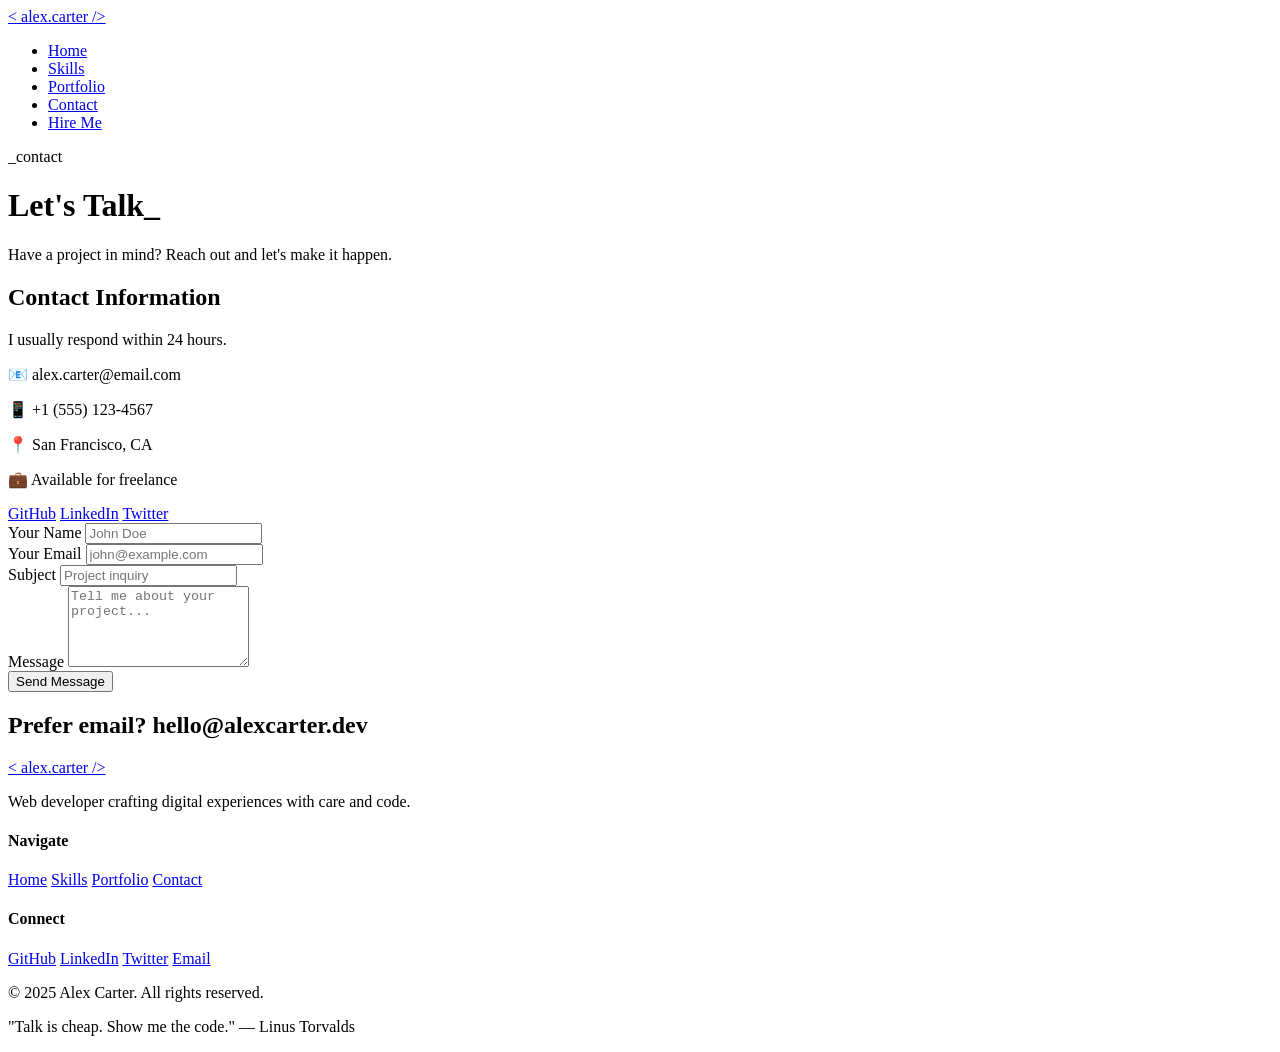
==== contact.html @ 5afbb7d8 "Add contact.html with contact information and form" ====
<!DOCTYPE html>
<html lang="en">
<head>
    <meta charset="UTF-8">
    <meta name="viewport" content="width=device-width, initial-scale=1.0">
    <title>Contact — Alex Carter</title>
    <link rel="preconnect" href="https://fonts.googleapis.com">
    <link rel="preconnect" href="https://fonts.gstatic.com" crossorigin>
    <link href="https://fonts.googleapis.com/css2?family=Special+Elite&family=Courier+Prime:ital,wght@0,400;0,700;1,400&family=Space+Mono:wght@400;700&display=swap" rel="stylesheet">
    <link rel="stylesheet" href="style.css">
</head>
<body>
    <!-- Navigation -->
    <nav class="navbar" id="navbar">
        <div class="nav-container">
            <a href="index.html" class="nav-logo">
                <span class="logo-bracket">&lt;</span>
                <span class="logo-text">alex.carter</span>
                <span class="logo-bracket">/&gt;</span>
            </a>
            <ul class="nav-menu" id="nav-menu">
                <li class="nav-item"><a href="index.html" class="nav-link">Home</a></li>
                <li class="nav-item"><a href="skills.html" class="nav-link">Skills</a></li>
                <li class="nav-item"><a href="portfolio.html" class="nav-link">Portfolio</a></li>
                <li class="nav-item"><a href="contact.html" class="nav-link active">Contact</a></li>
                <li class="nav-item nav-cta"><a href="contact.html" class="nav-link cta-link">Hire Me</a></li>
            </ul>
            <div class="nav-toggle" id="nav-toggle" aria-label="Toggle navigation" role="button" tabindex="0">
                <span class="toggle-bar"></span>
                <span class="toggle-bar"></span>
                <span class="toggle-bar"></span>
            </div>
        </div>
    </nav>

    <!-- Page Header -->
    <header class="page-header">
        <div class="section-container">
            <p class="section-tag">_contact</p>
            <h1 class="page-title">Let's Talk<span class="cursor-blink">_</span></h1>
            <p class="page-subtitle">Have a project in mind? Reach out and let's make it happen.</p>
        </div>
    </header>

    <!-- Contact Section -->
    <section class="contact-section">
        <div class="section-container contact-flex">
            <div class="contact-info">
                <h2>Contact Information</h2>
                <p>I usually respond within 24 hours.</p>
                <div class="contact-details">
                    <p><span class="contact-icon">📧</span> alex.carter@email.com</p>
                    <p><span class="contact-icon">📱</span> +1 (555) 123-4567</p>
                    <p><span class="contact-icon">📍</span> San Francisco, CA</p>
                    <p><span class="contact-icon">💼</span> Available for freelance</p>
                </div>
                <div class="social-links">
                    <a href="#" class="social-link">GitHub</a>
                    <a href="#" class="social-link">LinkedIn</a>
                    <a href="#" class="social-link">Twitter</a>
                </div>
            </div>
            <div class="contact-form-container">
                <form action="#" method="post" class="contact-form">
                    <div class="form-group">
                        <label for="name">Your Name</label>
                        <input type="text" id="name" name="name" placeholder="John Doe" required>
                    </div>
                    <div class="form-group">
                        <label for="email">Your Email</label>
                        <input type="email" id="email" name="email" placeholder="john@example.com" required>
                    </div>
                    <div class="form-group">
                        <label for="subject">Subject</label>
                        <input type="text" id="subject" name="subject" placeholder="Project inquiry">
                    </div>
                    <div class="form-group">
                        <label for="message">Message</label>
                        <textarea id="message" name="message" rows="5" placeholder="Tell me about your project..." required></textarea>
                    </div>
                    <button type="submit" class="btn btn-primary btn-full">Send Message</button>
                </form>
            </div>
        </div>
    </section>

    <!-- CTA Banner -->
    <section class="cta-banner">
        <div class="section-container">
            <div class="cta-content">
                <h2>Prefer email? <span class="cta-highlight">hello@alexcarter.dev</span></h2>
            </div>
        </div>
    </section>

    <!-- Footer -->
    <footer class="footer">
        <div class="footer-container">
            <div class="footer-top">
                <div class="footer-brand">
                    <a href="index.html" class="nav-logo footer-logo">
                        <span class="logo-bracket">&lt;</span>
                        <span class="logo-text">alex.carter</span>
                        <span class="logo-bracket">/&gt;</span>
                    </a>
                    <p>Web developer crafting digital experiences with care and code.</p>
                </div>
                <div class="footer-links">
                    <h4>Navigate</h4>
                    <a href="index.html">Home</a>
                    <a href="skills.html">Skills</a>
                    <a href="portfolio.html">Portfolio</a>
                    <a href="contact.html">Contact</a>
                </div>
                <div class="footer-links">
                    <h4>Connect</h4>
                    <a href="#">GitHub</a>
                    <a href="#">LinkedIn</a>
                    <a href="#">Twitter</a>
                    <a href="#">Email</a>
                </div>
            </div>
            <div class="footer-bottom">
                <p>&copy; 2025 Alex Carter. All rights reserved.</p>
                <p class="footer-quote">"Talk is cheap. Show me the code." — Linus Torvalds</p>
            </div>
        </div>
    </footer>

    <script src="script.js"></script>
</body>
</html>
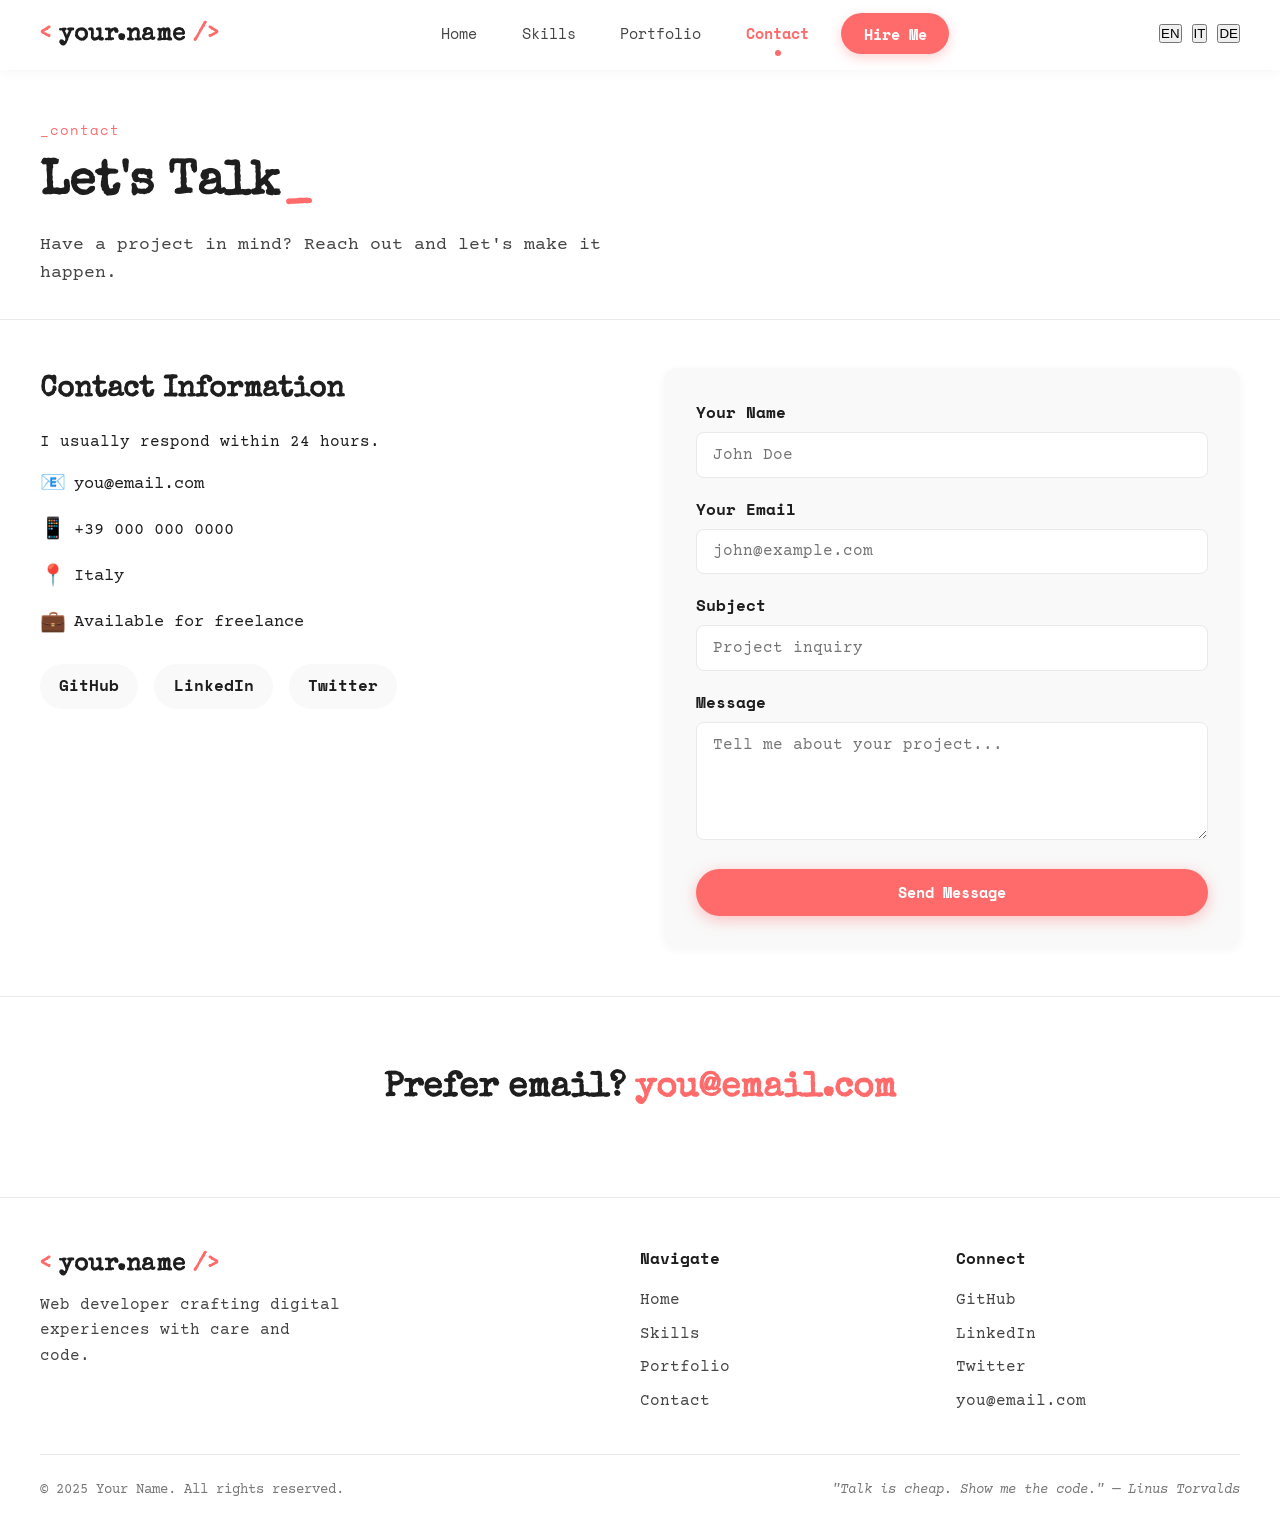
==== commit 0aaa3d3c: "Refactor contact.html for better structure and localization Refactor contact.html to improve structu" ====
--- a/contact.html
+++ b/contact.html
@@ -1,132 +1,125 @@
 <!DOCTYPE html>
 <html lang="en">
 <head>
-    <meta charset="UTF-8">
-    <meta name="viewport" content="width=device-width, initial-scale=1.0">
-    <title>Contact — Alex Carter</title>
-    <link rel="preconnect" href="https://fonts.googleapis.com">
-    <link rel="preconnect" href="https://fonts.gstatic.com" crossorigin>
-    <link href="https://fonts.googleapis.com/css2?family=Special+Elite&family=Courier+Prime:ital,wght@0,400;0,700;1,400&family=Space+Mono:wght@400;700&display=swap" rel="stylesheet">
-    <link rel="stylesheet" href="style.css">
+  <meta charset="UTF-8">
+  <meta name="viewport" content="width=device-width, initial-scale=1.0">
+  <title>Contact</title>
+  <link rel="preconnect" href="https://fonts.googleapis.com">
+  <link rel="preconnect" href="https://fonts.gstatic.com" crossorigin>
+  <link href="https://fonts.googleapis.com/css2?family=Special+Elite&family=Courier+Prime:ital,wght@0,400;0,700;1,400&family=Space+Mono:wght@400;700&display=swap" rel="stylesheet">
+  <link rel="stylesheet" href="style.css">
 </head>
 <body>
-    <!-- Navigation -->
-    <nav class="navbar" id="navbar">
-        <div class="nav-container">
-            <a href="index.html" class="nav-logo">
-                <span class="logo-bracket">&lt;</span>
-                <span class="logo-text">alex.carter</span>
-                <span class="logo-bracket">/&gt;</span>
-            </a>
-            <ul class="nav-menu" id="nav-menu">
-                <li class="nav-item"><a href="index.html" class="nav-link">Home</a></li>
-                <li class="nav-item"><a href="skills.html" class="nav-link">Skills</a></li>
-                <li class="nav-item"><a href="portfolio.html" class="nav-link">Portfolio</a></li>
-                <li class="nav-item"><a href="contact.html" class="nav-link active">Contact</a></li>
-                <li class="nav-item nav-cta"><a href="contact.html" class="nav-link cta-link">Hire Me</a></li>
-            </ul>
-            <div class="nav-toggle" id="nav-toggle" aria-label="Toggle navigation" role="button" tabindex="0">
-                <span class="toggle-bar"></span>
-                <span class="toggle-bar"></span>
-                <span class="toggle-bar"></span>
-            </div>
+
+<nav class="navbar">
+  <div class="nav-container">
+    <a href="index.html" class="nav-logo">
+      <span class="logo-bracket">&lt;</span>
+      <span class="logo-text" data-i18n="nav.logo"></span>
+      <span class="logo-bracket">/&gt;</span>
+    </a>
+    <ul class="nav-menu" id="nav-menu">
+      <li><a href="index.html" class="nav-link" data-i18n="nav.home"></a></li>
+      <li><a href="skills.html" class="nav-link" data-i18n="nav.skills"></a></li>
+      <li><a href="portfolio.html" class="nav-link" data-i18n="nav.portfolio"></a></li>
+      <li><a href="contact.html" class="nav-link active" data-i18n="nav.contact"></a></li>
+      <li class="nav-cta"><a href="contact.html" class="nav-link cta-link" data-i18n="nav.hire"></a></li>
+    </ul>
+    <div class="lang-switcher">
+      <button class="lang-btn" data-lang="en">EN</button>
+      <button class="lang-btn" data-lang="it">IT</button>
+      <button class="lang-btn" data-lang="de">DE</button>
+    </div>
+    <div class="nav-toggle" id="nav-toggle" role="button" tabindex="0" aria-label="Menu">
+      <span class="toggle-bar"></span><span class="toggle-bar"></span><span class="toggle-bar"></span>
+    </div>
+  </div>
+</nav>
+
+<header class="page-header">
+  <div class="section-container">
+    <p class="section-tag" data-i18n="contact.tag"></p>
+    <h1 class="page-title"><span data-i18n="contact.title"></span><span class="cursor-blink">_</span></h1>
+    <p class="page-subtitle" data-i18n="contact.subtitle"></p>
+  </div>
+</header>
+
+<section class="contact-section">
+  <div class="section-container contact-flex">
+    <div class="contact-info">
+      <h2 data-i18n="contact.infoTitle"></h2>
+      <p data-i18n="contact.infoSubtitle"></p>
+      <div class="contact-details" id="contact-details"></div>
+      <div class="social-links">
+        <a href="#" class="social-link">GitHub</a>
+        <a href="#" class="social-link">LinkedIn</a>
+        <a href="#" class="social-link">Twitter</a>
+      </div>
+    </div>
+    <div class="contact-form-container">
+      <form action="#" method="post" class="contact-form">
+        <div class="form-group">
+          <label for="name" data-i18n="contact.nameLabel"></label>
+          <input type="text" id="name" name="name" data-i18n-placeholder="contact.namePlaceholder" required>
         </div>
-    </nav>
+        <div class="form-group">
+          <label for="email" data-i18n="contact.emailLabel"></label>
+          <input type="email" id="email" name="email" data-i18n-placeholder="contact.emailPlaceholder" required>
+        </div>
+        <div class="form-group">
+          <label for="subject" data-i18n="contact.subjectLabel"></label>
+          <input type="text" id="subject" name="subject" data-i18n-placeholder="contact.subjectPlaceholder">
+        </div>
+        <div class="form-group">
+          <label for="message" data-i18n="contact.messageLabel"></label>
+          <textarea id="message" name="message" rows="5" data-i18n-placeholder="contact.messagePlaceholder" required></textarea>
+        </div>
+        <button type="submit" class="btn btn-primary btn-full" data-i18n="contact.sendBtn"></button>
+      </form>
+    </div>
+  </div>
+</section>
 
-    <!-- Page Header -->
-    <header class="page-header">
-        <div class="section-container">
-            <p class="section-tag">_contact</p>
-            <h1 class="page-title">Let's Talk<span class="cursor-blink">_</span></h1>
-            <p class="page-subtitle">Have a project in mind? Reach out and let's make it happen.</p>
-        </div>
-    </header>
+<section class="cta-banner">
+  <div class="section-container">
+    <div class="cta-content">
+      <h2><span data-i18n="contact.preferEmail"></span> <span class="cta-highlight" data-i18n="contact.footerEmail"></span></h2>
+    </div>
+  </div>
+</section>
 
-    <!-- Contact Section -->
-    <section class="contact-section">
-        <div class="section-container contact-flex">
-            <div class="contact-info">
-                <h2>Contact Information</h2>
-                <p>I usually respond within 24 hours.</p>
-                <div class="contact-details">
-                    <p><span class="contact-icon">📧</span> alex.carter@email.com</p>
-                    <p><span class="contact-icon">📱</span> +1 (555) 123-4567</p>
-                    <p><span class="contact-icon">📍</span> San Francisco, CA</p>
-                    <p><span class="contact-icon">💼</span> Available for freelance</p>
-                </div>
-                <div class="social-links">
-                    <a href="#" class="social-link">GitHub</a>
-                    <a href="#" class="social-link">LinkedIn</a>
-                    <a href="#" class="social-link">Twitter</a>
-                </div>
-            </div>
-            <div class="contact-form-container">
-                <form action="#" method="post" class="contact-form">
-                    <div class="form-group">
-                        <label for="name">Your Name</label>
-                        <input type="text" id="name" name="name" placeholder="John Doe" required>
-                    </div>
-                    <div class="form-group">
-                        <label for="email">Your Email</label>
-                        <input type="email" id="email" name="email" placeholder="john@example.com" required>
-                    </div>
-                    <div class="form-group">
-                        <label for="subject">Subject</label>
-                        <input type="text" id="subject" name="subject" placeholder="Project inquiry">
-                    </div>
-                    <div class="form-group">
-                        <label for="message">Message</label>
-                        <textarea id="message" name="message" rows="5" placeholder="Tell me about your project..." required></textarea>
-                    </div>
-                    <button type="submit" class="btn btn-primary btn-full">Send Message</button>
-                </form>
-            </div>
-        </div>
-    </section>
+<footer class="footer">
+  <div class="footer-container">
+    <div class="footer-top">
+      <div class="footer-brand">
+        <a href="index.html" class="nav-logo footer-logo">
+          <span class="logo-bracket">&lt;</span>
+          <span class="logo-text" data-i18n="nav.logo"></span>
+          <span class="logo-bracket">/&gt;</span>
+        </a>
+        <p data-i18n="footer.tagline"></p>
+      </div>
+      <div class="footer-links">
+        <h4 data-i18n="footer.navTitle"></h4>
+        <a href="index.html" data-i18n="nav.home"></a>
+        <a href="skills.html" data-i18n="nav.skills"></a>
+        <a href="portfolio.html" data-i18n="nav.portfolio"></a>
+        <a href="contact.html" data-i18n="nav.contact"></a>
+      </div>
+      <div class="footer-links">
+        <h4 data-i18n="footer.connectTitle"></h4>
+        <a href="#">GitHub</a><a href="#">LinkedIn</a><a href="#">Twitter</a>
+        <a href="#" data-i18n="contact.email"></a>
+      </div>
+    </div>
+    <div class="footer-bottom">
+      <p>&copy; 2025 <span data-i18n="home.title"></span>. <span data-i18n="footer.rights"></span></p>
+      <p class="footer-quote" data-i18n="footer.quote"></p>
+    </div>
+  </div>
+</footer>
 
-    <!-- CTA Banner -->
-    <section class="cta-banner">
-        <div class="section-container">
-            <div class="cta-content">
-                <h2>Prefer email? <span class="cta-highlight">hello@alexcarter.dev</span></h2>
-            </div>
-        </div>
-    </section>
-
-    <!-- Footer -->
-    <footer class="footer">
-        <div class="footer-container">
-            <div class="footer-top">
-                <div class="footer-brand">
-                    <a href="index.html" class="nav-logo footer-logo">
-                        <span class="logo-bracket">&lt;</span>
-                        <span class="logo-text">alex.carter</span>
-                        <span class="logo-bracket">/&gt;</span>
-                    </a>
-                    <p>Web developer crafting digital experiences with care and code.</p>
-                </div>
-                <div class="footer-links">
-                    <h4>Navigate</h4>
-                    <a href="index.html">Home</a>
-                    <a href="skills.html">Skills</a>
-                    <a href="portfolio.html">Portfolio</a>
-                    <a href="contact.html">Contact</a>
-                </div>
-                <div class="footer-links">
-                    <h4>Connect</h4>
-                    <a href="#">GitHub</a>
-                    <a href="#">LinkedIn</a>
-                    <a href="#">Twitter</a>
-                    <a href="#">Email</a>
-                </div>
-            </div>
-            <div class="footer-bottom">
-                <p>&copy; 2025 Alex Carter. All rights reserved.</p>
-                <p class="footer-quote">"Talk is cheap. Show me the code." — Linus Torvalds</p>
-            </div>
-        </div>
-    </footer>
-
-    <script src="script.js"></script>
+<script src="content.js"></script>
+<script src="script.js"></script>
 </body>
 </html>
--- a/style.css
+++ b/style.css
@@ -0,0 +1,926 @@
+/* ===== RESET & BASE ===== */
+* {
+    margin: 0;
+    padding: 0;
+    box-sizing: border-box;
+}
+
+:root {
+    --bg-white: #ffffff;
+    --bg-light: #f9f9f9;
+    --bg-light-grey: #f0f0f0;
+    --text-dark: #1e1e1e;
+    --text-medium: #444444;
+    --text-light: #777777;
+    --accent: #ff6b6b;
+    --accent-dark: #e55a5a;
+    --accent-light: #ffe3e3;
+    --border-light: #eaeaea;
+    --shadow-sm: 0 2px 10px rgba(0,0,0,0.04);
+    --shadow-md: 0 8px 30px rgba(0,0,0,0.08);
+    --font-typewriter: 'Special Elite', 'Courier New', monospace;
+    --font-code: 'Courier Prime', 'Courier New', monospace;
+    --font-mono: 'Space Mono', 'Courier New', monospace;
+    --transition: all 0.3s ease;
+}
+
+html {
+    scroll-behavior: smooth;
+}
+
+body {
+    font-family: var(--font-code);
+    background-color: var(--bg-white);
+    color: var(--text-dark);
+    line-height: 1.6;
+    overflow-x: hidden;
+}
+
+a {
+    text-decoration: none;
+    color: inherit;
+    transition: var(--transition);
+}
+
+ul {
+    list-style: none;
+}
+
+img {
+    max-width: 100%;
+    display: block;
+}
+
+/* ===== NAVIGATION ===== */
+.navbar {
+    position: sticky;
+    top: 0;
+    background: rgba(255, 255, 255, 0.95);
+    backdrop-filter: blur(10px);
+    box-shadow: var(--shadow-sm);
+    z-index: 1000;
+    padding: 0 1.5rem;
+    height: 70px;
+    display: flex;
+    align-items: center;
+}
+
+.nav-container {
+    width: 100%;
+    max-width: 1200px;
+    margin: 0 auto;
+    display: flex;
+    justify-content: space-between;
+    align-items: center;
+}
+
+.nav-logo {
+    font-family: var(--font-typewriter);
+    font-size: 1.5rem;
+    font-weight: 700;
+    color: var(--text-dark);
+    letter-spacing: 0.5px;
+}
+
+.logo-bracket {
+    color: var(--accent);
+}
+
+.logo-text {
+    color: var(--text-dark);
+}
+
+.nav-menu {
+    display: flex;
+    align-items: center;
+    gap: 1.2rem;
+}
+
+.nav-link {
+    font-family: var(--font-mono);
+    font-size: 0.95rem;
+    font-weight: 500;
+    color: var(--text-medium);
+    padding: 0.5rem 0.8rem;
+    border-radius: 6px;
+    position: relative;
+}
+
+.nav-link:hover {
+    color: var(--accent);
+    background-color: var(--accent-light);
+}
+
+.nav-link.active {
+    color: var(--accent);
+    font-weight: 700;
+}
+
+.nav-link.active::after {
+    content: '';
+    position: absolute;
+    bottom: -4px;
+    left: 50%;
+    transform: translateX(-50%);
+    width: 6px;
+    height: 6px;
+    background: var(--accent);
+    border-radius: 50%;
+}
+
+.cta-link {
+    background: var(--accent);
+    color: white !important;
+    padding: 0.6rem 1.4rem;
+    border-radius: 30px;
+    font-weight: 700;
+    box-shadow: 0 4px 12px rgba(255, 107, 107, 0.3);
+}
+
+.cta-link:hover {
+    background: var(--accent-dark);
+    color: white;
+    transform: translateY(-2px);
+}
+
+/* Mobile toggle */
+.nav-toggle {
+    display: none;
+    flex-direction: column;
+    gap: 5px;
+    cursor: pointer;
+}
+
+.toggle-bar {
+    width: 25px;
+    height: 2px;
+    background: var(--text-dark);
+    transition: var(--transition);
+}
+
+/* ===== HERO SECTION ===== */
+.hero {
+    position: relative;
+    padding: 5rem 1.5rem 4rem;
+    overflow: hidden;
+    background: var(--bg-white);
+}
+
+.hero-bg-dots {
+    position: absolute;
+    top: 0;
+    left: 0;
+    width: 100%;
+    height: 100%;
+    background-image: radial-gradient(circle, #e0e0e0 1px, transparent 1px);
+    background-size: 30px 30px;
+    opacity: 0.4;
+    z-index: 0;
+    pointer-events: none;
+}
+
+.hero-container {
+    position: relative;
+    z-index: 1;
+    max-width: 1200px;
+    margin: 0 auto;
+    display: grid;
+    grid-template-columns: 1fr 1fr;
+    gap: 3rem;
+    align-items: center;
+}
+
+.hero-content {
+    display: flex;
+    flex-direction: column;
+    gap: 1rem;
+}
+
+.hero-greeting {
+    font-family: var(--font-mono);
+    color: var(--accent);
+    font-size: 1.1rem;
+    letter-spacing: 0.5px;
+}
+
+.hero-title {
+    font-family: var(--font-typewriter);
+    font-size: 3.5rem;
+    font-weight: 700;
+    line-height: 1.1;
+    color: var(--text-dark);
+}
+
+.cursor-blink {
+    animation: blink 1s step-end infinite;
+    color: var(--accent);
+}
+
+@keyframes blink {
+    0%, 100% { opacity: 1; }
+    50% { opacity: 0; }
+}
+
+.hero-typewriter {
+    font-family: var(--font-mono);
+    font-size: 1.6rem;
+    font-weight: 500;
+    color: var(--text-medium);
+    display: flex;
+    align-items: center;
+}
+
+.typewriter-prefix {
+    margin-right: 0.3rem;
+    color: var(--text-light);
+}
+
+.typewriter-text {
+    color: var(--accent);
+    font-weight: 700;
+}
+
+.typewriter-cursor {
+    margin-left: 0.2rem;
+    animation: blink 1s step-end infinite;
+    color: var(--accent);
+}
+
+.hero-description {
+    font-family: var(--font-code);
+    color: var(--text-medium);
+    max-width: 500px;
+    font-size: 1.1rem;
+    margin: 0.5rem 0 1rem;
+}
+
+.hero-buttons {
+    display: flex;
+    gap: 1rem;
+    flex-wrap: wrap;
+    margin-bottom: 2rem;
+}
+
+.btn {
+    display: inline-block;
+    font-family: var(--font-mono);
+    font-weight: 700;
+    padding: 0.8rem 2rem;
+    border-radius: 30px;
+    font-size: 0.95rem;
+    cursor: pointer;
+    transition: var(--transition);
+    border: none;
+    text-align: center;
+}
+
+.btn-primary {
+    background: var(--accent);
+    color: white;
+    box-shadow: 0 4px 15px rgba(255, 107, 107, 0.4);
+}
+
+.btn-primary:hover {
+    background: var(--accent-dark);
+    transform: translateY(-3px);
+    box-shadow: 0 8px 20px rgba(255, 107, 107, 0.5);
+}
+
+.btn-outline {
+    background: transparent;
+    color: var(--accent);
+    border: 2px solid var(--accent);
+}
+
+.btn-outline:hover {
+    background: var(--accent-light);
+    transform: translateY(-3px);
+}
+
+.btn-light {
+    background: white;
+    color: var(--accent);
+    box-shadow: 0 4px 15px rgba(0,0,0,0.1);
+}
+
+.btn-light:hover {
+    background: #f0f0f0;
+    transform: translateY(-3px);
+}
+
+.btn-small {
+    padding: 0.5rem 1.2rem;
+    font-size: 0.85rem;
+}
+
+.btn-full {
+    width: 100%;
+}
+
+.hero-meta {
+    display: flex;
+    align-items: center;
+    gap: 1rem;
+    flex-wrap: wrap;
+    margin-top: 1rem;
+}
+
+.meta-item {
+    display: flex;
+    flex-direction: column;
+}
+
+.meta-number {
+    font-family: var(--font-typewriter);
+    font-size: 1.8rem;
+    font-weight: 700;
+    color: var(--accent);
+}
+
+.meta-label {
+    font-size: 0.85rem;
+    color: var(--text-light);
+}
+
+.meta-divider {
+    width: 1px;
+    height: 40px;
+    background: var(--border-light);
+}
+
+/* Hero code card */
+.hero-visual {
+    display: flex;
+    justify-content: center;
+    align-items: center;
+}
+
+.hero-code-card {
+    width: 100%;
+    max-width: 450px;
+    background: var(--bg-white);
+    border-radius: 12px;
+    box-shadow: var(--shadow-md);
+    overflow: hidden;
+    border: 1px solid var(--border-light);
+    transition: var(--transition);
+}
+
+.hero-code-card:hover {
+    box-shadow: 0 12px 40px rgba(0,0,0,0.12);
+    transform: translateY(-5px);
+}
+
+.code-card-header {
+    background: #f7f7f7;
+    padding: 0.8rem 1rem;
+    display: flex;
+    align-items: center;
+    gap: 0.8rem;
+    border-bottom: 1px solid var(--border-light);
+}
+
+.code-dots {
+    display: flex;
+    gap: 6px;
+}
+
+.dot {
+    width: 12px;
+    height: 12px;
+    border-radius: 50%;
+}
+
+.dot-red { background: #ff5f56; }
+.dot-yellow { background: #ffbd2e; }
+.dot-green { background: #27c93f; }
+
+.code-filename {
+    font-family: var(--font-mono);
+    font-size: 0.8rem;
+    color: var(--text-light);
+    margin-left: auto;
+}
+
+.code-card-body {
+    padding: 1.2rem;
+    background: #fdfdfd;
+}
+
+.code-card-body pre {
+    margin: 0;
+    font-family: var(--font-code);
+    font-size: 0.9rem;
+    line-height: 1.6;
+    color: var(--text-dark);
+}
+
+.code-keyword {
+    color: #e83e8c;
+    font-weight: 700;
+}
+
+.code-var {
+    color: #2c3e50;
+    font-weight: 600;
+}
+
+.code-prop {
+    color: #28a745;
+}
+
+.code-string {
+    color: #e67e22;
+}
+
+/* ===== FEATURED SECTION ===== */
+.featured {
+    padding: 4rem 1.5rem;
+    background: var(--bg-light);
+}
+
+.section-container {
+    max-width: 1200px;
+    margin: 0 auto;
+}
+
+.section-header {
+    margin-bottom: 2.5rem;
+}
+
+.section-tag {
+    font-family: var(--font-mono);
+    color: var(--accent);
+    font-size: 0.9rem;
+    letter-spacing: 1px;
+}
+
+.section-title {
+    font-family: var(--font-typewriter);
+    font-size: 2.5rem;
+    color: var(--text-dark);
+    margin: 0.5rem 0;
+}
+
+.section-line {
+    width: 60px;
+    height: 4px;
+    background: var(--accent);
+    border-radius: 2px;
+    margin-top: 0.5rem;
+}
+
+.featured-grid {
+    display: grid;
+    grid-template-columns: repeat(auto-fit, minmax(250px, 1fr));
+    gap: 2rem;
+}
+
+.featured-card {
+    background: var(--bg-white);
+    padding: 2rem;
+    border-radius: 12px;
+    box-shadow: var(--shadow-sm);
+    transition: var(--transition);
+    border: 1px solid var(--border-light);
+}
+
+.featured-card:hover {
+    box-shadow: var(--shadow-md);
+    transform: translateY(-5px);
+    border-color: var(--accent-light);
+}
+
+.featured-icon {
+    font-size: 2.5rem;
+    margin-bottom: 1rem;
+}
+
+.featured-card h3 {
+    font-family: var(--font-typewriter);
+    font-size: 1.3rem;
+    margin-bottom: 0.8rem;
+    color: var(--text-dark);
+}
+
+.featured-card p {
+    color: var(--text-medium);
+    font-size: 0.95rem;
+    margin-bottom: 1.2rem;
+}
+
+.featured-link {
+    font-family: var(--font-mono);
+    color: var(--accent);
+    font-weight: 600;
+}
+
+.featured-link:hover {
+    text-decoration: underline;
+}
+
+/* ===== CTA BANNER ===== */
+.cta-banner {
+    padding: 4rem 1.5rem;
+    background: var(--bg-white);
+    text-align: center;
+    border-top: 1px solid var(--border-light);
+}
+
+.cta-content h2 {
+    font-family: var(--font-typewriter);
+    font-size: 2.2rem;
+    color: var(--text-dark);
+    margin-bottom: 1rem;
+}
+
+.cta-content p {
+    color: var(--text-medium);
+    margin-bottom: 1.5rem;
+    font-size: 1.1rem;
+}
+
+.cta-highlight {
+    color: var(--accent);
+}
+
+/* ===== PAGE HEADER (for subpages) ===== */
+.page-header {
+    padding: 3rem 1.5rem 2rem;
+    background: var(--bg-white);
+    border-bottom: 1px solid var(--border-light);
+}
+
+.page-title {
+    font-family: var(--font-typewriter);
+    font-size: 3rem;
+    color: var(--text-dark);
+    margin: 0.3rem 0;
+}
+
+.page-subtitle {
+    font-size: 1.1rem;
+    color: var(--text-medium);
+    max-width: 600px;
+    margin-top: 0.5rem;
+}
+
+/* ===== SKILLS PAGE ===== */
+.skills-content {
+    padding: 3rem 1.5rem;
+    background: var(--bg-white);
+}
+
+.skills-grid {
+    display: grid;
+    grid-template-columns: repeat(auto-fit, minmax(280px, 1fr));
+    gap: 2rem;
+}
+
+.skill-category {
+    background: var(--bg-light);
+    padding: 2rem;
+    border-radius: 12px;
+    box-shadow: var(--shadow-sm);
+}
+
+.skill-category h2 {
+    font-family: var(--font-typewriter);
+    font-size: 1.5rem;
+    color: var(--text-dark);
+    margin-bottom: 1rem;
+    border-bottom: 2px solid var(--accent-light);
+    padding-bottom: 0.5rem;
+}
+
+.skill-list li {
+    display: flex;
+    justify-content: space-between;
+    align-items: center;
+    padding: 0.6rem 0;
+    border-bottom: 1px dashed var(--border-light);
+}
+
+.skill-name {
+    font-weight: 600;
+    color: var(--text-dark);
+}
+
+.skill-level {
+    font-family: var(--font-mono);
+    color: var(--accent);
+    background: var(--accent-light);
+    padding: 0.2rem 0.6rem;
+    border-radius: 20px;
+    font-size: 0.8rem;
+}
+
+.skills-note {
+    margin-top: 2rem;
+    background: var(--accent-light);
+    padding: 1.2rem 1.5rem;
+    border-radius: 8px;
+    font-family: var(--font-code);
+    color: var(--text-dark);
+    border-left: 4px solid var(--accent);
+}
+
+/* ===== PORTFOLIO PAGE ===== */
+.portfolio-section {
+    padding: 3rem 1.5rem;
+    background: var(--bg-white);
+}
+
+.portfolio-grid {
+    display: grid;
+    grid-template-columns: repeat(auto-fit, minmax(300px, 1fr));
+    gap: 2rem;
+}
+
+.portfolio-item {
+    background: var(--bg-light);
+    border-radius: 12px;
+    overflow: hidden;
+    box-shadow: var(--shadow-sm);
+    transition: var(--transition);
+    display: flex;
+    flex-direction: column;
+}
+
+.portfolio-item:hover {
+    box-shadow: var(--shadow-md);
+    transform: translateY(-5px);
+}
+
+.portfolio-image {
+    height: 200px;
+    background: #eaeaea;
+    display: flex;
+    align-items: center;
+    justify-content: center;
+    font-size: 4rem;
+    color: #aaa;
+}
+
+.placeholder-img {
+    font-size: 4rem;
+}
+
+.portfolio-info {
+    padding: 1.5rem;
+    flex: 1;
+    display: flex;
+    flex-direction: column;
+}
+
+.portfolio-info h3 {
+    font-family: var(--font-typewriter);
+    font-size: 1.3rem;
+    margin-bottom: 0.5rem;
+}
+
+.portfolio-info p {
+    color: var(--text-medium);
+    margin-bottom: 1rem;
+    flex: 1;
+}
+
+.portfolio-tags {
+    display: flex;
+    flex-wrap: wrap;
+    gap: 0.5rem;
+    margin-bottom: 1.2rem;
+}
+
+.portfolio-tags span {
+    background: var(--accent-light);
+    color: var(--accent-dark);
+    padding: 0.3rem 0.7rem;
+    border-radius: 20px;
+    font-size: 0.8rem;
+    font-family: var(--font-mono);
+}
+
+/* ===== CONTACT PAGE ===== */
+.contact-section {
+    padding: 3rem 1.5rem;
+    background: var(--bg-white);
+}
+
+.contact-flex {
+    display: grid;
+    grid-template-columns: 1fr 1fr;
+    gap: 3rem;
+    align-items: start;
+}
+
+.contact-info h2 {
+    font-family: var(--font-typewriter);
+    font-size: 1.8rem;
+    margin-bottom: 1rem;
+}
+
+.contact-details p {
+    margin: 0.8rem 0;
+    display: flex;
+    align-items: center;
+    gap: 0.5rem;
+    font-size: 1.05rem;
+}
+
+.contact-icon {
+    font-size: 1.3rem;
+}
+
+.social-links {
+    display: flex;
+    gap: 1rem;
+    margin-top: 1.5rem;
+}
+
+.social-link {
+    background: var(--bg-light);
+    padding: 0.6rem 1.2rem;
+    border-radius: 30px;
+    font-family: var(--font-mono);
+    font-weight: 600;
+    color: var(--text-dark);
+    transition: var(--transition);
+}
+
+.social-link:hover {
+    background: var(--accent);
+    color: white;
+}
+
+.contact-form-container {
+    background: var(--bg-light);
+    padding: 2rem;
+    border-radius: 12px;
+    box-shadow: var(--shadow-sm);
+}
+
+.form-group {
+    margin-bottom: 1.2rem;
+}
+
+.form-group label {
+    display: block;
+    font-family: var(--font-mono);
+    font-weight: 600;
+    margin-bottom: 0.4rem;
+    color: var(--text-dark);
+}
+
+.form-group input,
+.form-group textarea {
+    width: 100%;
+    padding: 0.8rem 1rem;
+    border: 1px solid var(--border-light);
+    border-radius: 8px;
+    font-family: var(--font-code);
+    font-size: 1rem;
+    transition: var(--transition);
+    background: white;
+}
+
+.form-group input:focus,
+.form-group textarea:focus {
+    outline: none;
+    border-color: var(--accent);
+    box-shadow: 0 0 0 3px var(--accent-light);
+}
+
+/* ===== FOOTER ===== */
+.footer {
+    background: var(--bg-white);
+    border-top: 1px solid var(--border-light);
+    padding: 3rem 1.5rem 1.5rem;
+}
+
+.footer-container {
+    max-width: 1200px;
+    margin: 0 auto;
+}
+
+.footer-top {
+    display: grid;
+    grid-template-columns: 2fr 1fr 1fr;
+    gap: 2rem;
+    margin-bottom: 2rem;
+}
+
+.footer-brand p {
+    color: var(--text-medium);
+    margin-top: 0.5rem;
+    max-width: 300px;
+}
+
+.footer-links h4 {
+    font-family: var(--font-mono);
+    font-size: 1rem;
+    margin-bottom: 1rem;
+}
+
+.footer-links a {
+    display: block;
+    color: var(--text-medium);
+    margin-bottom: 0.5rem;
+    transition: var(--transition);
+}
+
+.footer-links a:hover {
+    color: var(--accent);
+    transform: translateX(3px);
+}
+
+.footer-bottom {
+    display: flex;
+    justify-content: space-between;
+    align-items: center;
+    flex-wrap: wrap;
+    gap: 1rem;
+    padding-top: 1.5rem;
+    border-top: 1px solid var(--border-light);
+    color: var(--text-light);
+    font-size: 0.9rem;
+}
+
+.footer-quote {
+    font-style: italic;
+    font-family: var(--font-code);
+}
+
+/* ===== RESPONSIVE ===== */
+@media (max-width: 768px) {
+    .nav-toggle {
+        display: flex;
+    }
+
+    .nav-menu {
+        position: fixed;
+        top: 70px;
+        left: 0;
+        width: 100%;
+        background: white;
+        flex-direction: column;
+        padding: 2rem;
+        box-shadow: var(--shadow-md);
+        gap: 1.5rem;
+        transform: translateY(-150%);
+        transition: transform 0.3s ease;
+        z-index: 999;
+    }
+
+    .nav-menu.active {
+        transform: translateY(0);
+    }
+
+    .hero-container {
+        grid-template-columns: 1fr;
+        text-align: center;
+    }
+
+    .hero-buttons {
+        justify-content: center;
+    }
+
+    .hero-meta {
+        justify-content: center;
+    }
+
+    .hero-code-card {
+        max-width: 100%;
+    }
+
+    .contact-flex {
+        grid-template-columns: 1fr;
+    }
+
+    .footer-top {
+        grid-template-columns: 1fr;
+        text-align: center;
+    }
+
+    .footer-brand p {
+        margin: 0 auto;
+    }
+}
+
+@media (max-width: 480px) {
+    .hero-title {
+        font-size: 2.5rem;
+    }
+
+    .hero-typewriter {
+        font-size: 1.3rem;
+    }
+
+    .section-title {
+        font-size: 2rem;
+    }
+
+    .page-title {
+        font-size: 2.2rem;
+    }
+}
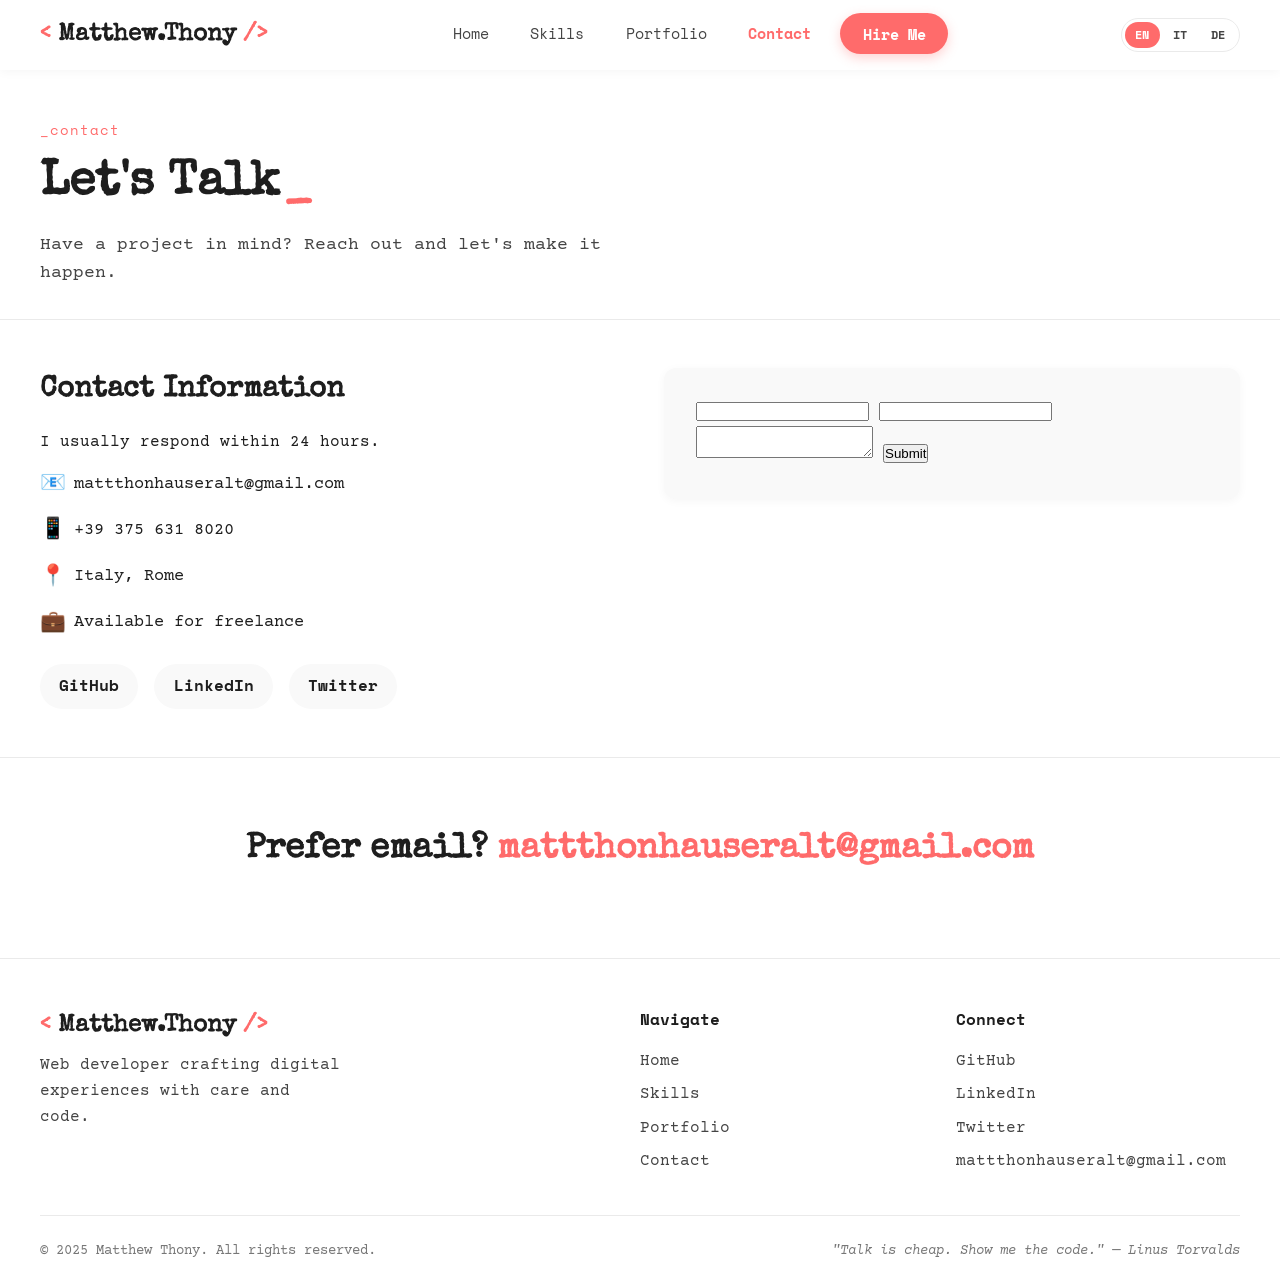
==== commit d401afdf: "Change contact form submission to Web3Forms Updated the contact form to submit to Web3Forms API with" ====
--- a/contact.html
+++ b/contact.html
@@ -57,25 +57,13 @@
       </div>
     </div>
     <div class="contact-form-container">
-      <form action="#" method="post" class="contact-form">
-        <div class="form-group">
-          <label for="name" data-i18n="contact.nameLabel"></label>
-          <input type="text" id="name" name="name" data-i18n-placeholder="contact.namePlaceholder" required>
-        </div>
-        <div class="form-group">
-          <label for="email" data-i18n="contact.emailLabel"></label>
-          <input type="email" id="email" name="email" data-i18n-placeholder="contact.emailPlaceholder" required>
-        </div>
-        <div class="form-group">
-          <label for="subject" data-i18n="contact.subjectLabel"></label>
-          <input type="text" id="subject" name="subject" data-i18n-placeholder="contact.subjectPlaceholder">
-        </div>
-        <div class="form-group">
-          <label for="message" data-i18n="contact.messageLabel"></label>
-          <textarea id="message" name="message" rows="5" data-i18n-placeholder="contact.messagePlaceholder" required></textarea>
-        </div>
-        <button type="submit" class="btn btn-primary btn-full" data-i18n="contact.sendBtn"></button>
-      </form>
+      <form action="https://api.web3forms.com/submit" method="POST">
+  <input type="hidden" name="access_key" value="4d2bb78f-a3fa-4313-9913-e1c6d6ae6f00">
+  <input type="text" name="name" required>
+  <input type="email" name="email" required>
+  <textarea name="message" required></textarea>
+  <button type="submit">Submit</button>
+</form>
     </div>
   </div>
 </section>
--- a/style.css
+++ b/style.css
@@ -1,926 +1,304 @@
-/* ===== RESET & BASE ===== */
-* {
-    margin: 0;
-    padding: 0;
-    box-sizing: border-box;
-}
+* { margin: 0; padding: 0; box-sizing: border-box; }
 
 :root {
-    --bg-white: #ffffff;
-    --bg-light: #f9f9f9;
-    --bg-light-grey: #f0f0f0;
-    --text-dark: #1e1e1e;
-    --text-medium: #444444;
-    --text-light: #777777;
-    --accent: #ff6b6b;
-    --accent-dark: #e55a5a;
-    --accent-light: #ffe3e3;
-    --border-light: #eaeaea;
-    --shadow-sm: 0 2px 10px rgba(0,0,0,0.04);
-    --shadow-md: 0 8px 30px rgba(0,0,0,0.08);
-    --font-typewriter: 'Special Elite', 'Courier New', monospace;
-    --font-code: 'Courier Prime', 'Courier New', monospace;
-    --font-mono: 'Space Mono', 'Courier New', monospace;
-    --transition: all 0.3s ease;
-}
-
-html {
-    scroll-behavior: smooth;
-}
-
+  --bg-white: #ffffff;
+  --bg-light: #f9f9f9;
+  --text-dark: #1e1e1e;
+  --text-medium: #444444;
+  --text-light: #777777;
+  --accent: #ff6b6b;
+  --accent-dark: #e55a5a;
+  --accent-light: #ffe3e3;
+  --border-light: #eaeaea;
+  --shadow-sm: 0 2px 10px rgba(0,0,0,0.04);
+  --shadow-md: 0 8px 30px rgba(0,0,0,0.08);
+  --font-typewriter: 'Special Elite', 'Courier New', monospace;
+  --font-code: 'Courier Prime', 'Courier New', monospace;
+  --font-mono: 'Space Mono', 'Courier New', monospace;
+  --transition: all 0.3s ease;
+}
+
+html { scroll-behavior: smooth; }
 body {
-    font-family: var(--font-code);
-    background-color: var(--bg-white);
-    color: var(--text-dark);
-    line-height: 1.6;
-    overflow-x: hidden;
-}
-
-a {
-    text-decoration: none;
-    color: inherit;
-    transition: var(--transition);
-}
-
-ul {
-    list-style: none;
-}
-
-img {
-    max-width: 100%;
-    display: block;
-}
-
-/* ===== NAVIGATION ===== */
+  font-family: var(--font-code);
+  background-color: var(--bg-white);
+  color: var(--text-dark);
+  line-height: 1.6;
+  overflow-x: hidden;
+}
+a { text-decoration: none; color: inherit; transition: var(--transition); }
+ul { list-style: none; }
+img { max-width: 100%; display: block; }
+
+/* ===== NAV ===== */
 .navbar {
-    position: sticky;
-    top: 0;
-    background: rgba(255, 255, 255, 0.95);
-    backdrop-filter: blur(10px);
-    box-shadow: var(--shadow-sm);
-    z-index: 1000;
-    padding: 0 1.5rem;
-    height: 70px;
-    display: flex;
-    align-items: center;
-}
-
+  position: sticky; top: 0;
+  background: rgba(255,255,255,0.95);
+  backdrop-filter: blur(10px);
+  box-shadow: var(--shadow-sm);
+  z-index: 1000;
+  padding: 0 1.5rem;
+  height: 70px;
+  display: flex; align-items: center;
+}
 .nav-container {
-    width: 100%;
-    max-width: 1200px;
-    margin: 0 auto;
-    display: flex;
-    justify-content: space-between;
-    align-items: center;
-}
-
+  width: 100%; max-width: 1200px;
+  margin: 0 auto;
+  display: flex; justify-content: space-between; align-items: center;
+  gap: 1rem;
+}
 .nav-logo {
-    font-family: var(--font-typewriter);
-    font-size: 1.5rem;
-    font-weight: 700;
-    color: var(--text-dark);
-    letter-spacing: 0.5px;
-}
-
-.logo-bracket {
-    color: var(--accent);
-}
-
-.logo-text {
-    color: var(--text-dark);
-}
-
-.nav-menu {
-    display: flex;
-    align-items: center;
-    gap: 1.2rem;
-}
-
+  font-family: var(--font-typewriter);
+  font-size: 1.5rem; font-weight: 700;
+  color: var(--text-dark);
+  white-space: nowrap;
+}
+.logo-bracket { color: var(--accent); }
+.nav-menu { display: flex; align-items: center; gap: 1rem; }
 .nav-link {
-    font-family: var(--font-mono);
-    font-size: 0.95rem;
-    font-weight: 500;
-    color: var(--text-medium);
-    padding: 0.5rem 0.8rem;
-    border-radius: 6px;
-    position: relative;
-}
-
-.nav-link:hover {
-    color: var(--accent);
-    background-color: var(--accent-light);
-}
-
-.nav-link.active {
-    color: var(--accent);
-    font-weight: 700;
-}
-
-.nav-link.active::after {
-    content: '';
-    position: absolute;
-    bottom: -4px;
-    left: 50%;
-    transform: translateX(-50%);
-    width: 6px;
-    height: 6px;
-    background: var(--accent);
-    border-radius: 50%;
-}
-
+  font-family: var(--font-mono);
+  font-size: 0.95rem; font-weight: 500;
+  color: var(--text-medium);
+  padding: 0.5rem 0.8rem; border-radius: 6px;
+  position: relative;
+}
+.nav-link:hover { color: var(--accent); background-color: var(--accent-light); }
+.nav-link.active { color: var(--accent); font-weight: 700; }
 .cta-link {
-    background: var(--accent);
-    color: white !important;
-    padding: 0.6rem 1.4rem;
-    border-radius: 30px;
-    font-weight: 700;
-    box-shadow: 0 4px 12px rgba(255, 107, 107, 0.3);
-}
-
-.cta-link:hover {
-    background: var(--accent-dark);
-    color: white;
-    transform: translateY(-2px);
-}
+  background: var(--accent); color: white !important;
+  padding: 0.6rem 1.4rem; border-radius: 30px;
+  font-weight: 700;
+  box-shadow: 0 4px 12px rgba(255,107,107,0.3);
+}
+.cta-link:hover { background: var(--accent-dark); transform: translateY(-2px); }
+
+/* ===== LANGUAGE SWITCHER ===== */
+.lang-switcher {
+  display: flex; gap: 0.2rem;
+  border: 1px solid var(--border-light);
+  border-radius: 30px;
+  padding: 0.2rem;
+  background: white;
+}
+.lang-btn {
+  background: transparent; border: none;
+  font-family: var(--font-mono);
+  font-size: 0.75rem; font-weight: 700;
+  color: var(--text-medium);
+  padding: 0.3rem 0.65rem;
+  border-radius: 20px;
+  cursor: pointer;
+  transition: var(--transition);
+}
+.lang-btn:hover { color: var(--accent); }
+.lang-btn.active { background: var(--accent); color: white; }
 
 /* Mobile toggle */
-.nav-toggle {
-    display: none;
-    flex-direction: column;
-    gap: 5px;
-    cursor: pointer;
-}
-
-.toggle-bar {
-    width: 25px;
-    height: 2px;
-    background: var(--text-dark);
-    transition: var(--transition);
-}
-
-/* ===== HERO SECTION ===== */
-.hero {
-    position: relative;
-    padding: 5rem 1.5rem 4rem;
-    overflow: hidden;
-    background: var(--bg-white);
-}
-
+.nav-toggle { display: none; flex-direction: column; gap: 5px; cursor: pointer; }
+.toggle-bar { width: 25px; height: 2px; background: var(--text-dark); transition: var(--transition); }
+
+/* ===== HERO ===== */
+.hero { position: relative; padding: 5rem 1.5rem 4rem; overflow: hidden; background: var(--bg-white); }
 .hero-bg-dots {
-    position: absolute;
-    top: 0;
-    left: 0;
-    width: 100%;
-    height: 100%;
-    background-image: radial-gradient(circle, #e0e0e0 1px, transparent 1px);
-    background-size: 30px 30px;
-    opacity: 0.4;
-    z-index: 0;
-    pointer-events: none;
-}
-
+  position: absolute; inset: 0;
+  background-image: radial-gradient(circle, #e0e0e0 1px, transparent 1px);
+  background-size: 30px 30px;
+  opacity: 0.4; z-index: 0; pointer-events: none;
+}
 .hero-container {
-    position: relative;
-    z-index: 1;
-    max-width: 1200px;
-    margin: 0 auto;
-    display: grid;
-    grid-template-columns: 1fr 1fr;
-    gap: 3rem;
-    align-items: center;
-}
-
-.hero-content {
-    display: flex;
-    flex-direction: column;
-    gap: 1rem;
-}
-
-.hero-greeting {
-    font-family: var(--font-mono);
-    color: var(--accent);
-    font-size: 1.1rem;
-    letter-spacing: 0.5px;
-}
-
+  position: relative; z-index: 1;
+  max-width: 1200px; margin: 0 auto;
+  display: grid; grid-template-columns: 1fr 1fr;
+  gap: 3rem; align-items: center;
+}
+.hero-content { display: flex; flex-direction: column; gap: 1rem; }
+.hero-greeting { font-family: var(--font-mono); color: var(--accent); font-size: 1.1rem; letter-spacing: 0.5px; }
 .hero-title {
-    font-family: var(--font-typewriter);
-    font-size: 3.5rem;
-    font-weight: 700;
-    line-height: 1.1;
-    color: var(--text-dark);
-}
-
-.cursor-blink {
-    animation: blink 1s step-end infinite;
-    color: var(--accent);
-}
-
-@keyframes blink {
-    0%, 100% { opacity: 1; }
-    50% { opacity: 0; }
-}
-
+  font-family: var(--font-typewriter);
+  font-size: 3.5rem; font-weight: 700; line-height: 1.1;
+  color: var(--text-dark);
+}
+.cursor-blink { animation: blink 1s step-end infinite; color: var(--accent); }
+@keyframes blink { 0%,100% { opacity: 1; } 50% { opacity: 0; } }
 .hero-typewriter {
-    font-family: var(--font-mono);
-    font-size: 1.6rem;
-    font-weight: 500;
-    color: var(--text-medium);
-    display: flex;
-    align-items: center;
-}
-
-.typewriter-prefix {
-    margin-right: 0.3rem;
-    color: var(--text-light);
-}
-
-.typewriter-text {
-    color: var(--accent);
-    font-weight: 700;
-}
-
-.typewriter-cursor {
-    margin-left: 0.2rem;
-    animation: blink 1s step-end infinite;
-    color: var(--accent);
-}
-
-.hero-description {
-    font-family: var(--font-code);
-    color: var(--text-medium);
-    max-width: 500px;
-    font-size: 1.1rem;
-    margin: 0.5rem 0 1rem;
-}
-
-.hero-buttons {
-    display: flex;
-    gap: 1rem;
-    flex-wrap: wrap;
-    margin-bottom: 2rem;
-}
-
+  font-family: var(--font-mono);
+  font-size: 1.6rem; font-weight: 500;
+  color: var(--text-medium);
+  display: flex; align-items: center; flex-wrap: wrap;
+  min-height: 2.4rem;
+}
+.typewriter-prefix { margin-right: 0.3rem; color: var(--text-light); }
+.typewriter-text { color: var(--accent); font-weight: 700; }
+.typewriter-cursor { margin-left: 0.2rem; animation: blink 1s step-end infinite; color: var(--accent); }
+.hero-description { font-family: var(--font-code); color: var(--text-medium); max-width: 500px; font-size: 1.05rem; }
+.hero-buttons { display: flex; gap: 1rem; flex-wrap: wrap; }
 .btn {
-    display: inline-block;
-    font-family: var(--font-mono);
-    font-weight: 700;
-    padding: 0.8rem 2rem;
-    border-radius: 30px;
-    font-size: 0.95rem;
-    cursor: pointer;
-    transition: var(--transition);
-    border: none;
-    text-align: center;
-}
-
-.btn-primary {
-    background: var(--accent);
-    color: white;
-    box-shadow: 0 4px 15px rgba(255, 107, 107, 0.4);
-}
-
-.btn-primary:hover {
-    background: var(--accent-dark);
-    transform: translateY(-3px);
-    box-shadow: 0 8px 20px rgba(255, 107, 107, 0.5);
-}
-
-.btn-outline {
-    background: transparent;
-    color: var(--accent);
-    border: 2px solid var(--accent);
-}
-
-.btn-outline:hover {
-    background: var(--accent-light);
-    transform: translateY(-3px);
-}
-
-.btn-light {
-    background: white;
-    color: var(--accent);
-    box-shadow: 0 4px 15px rgba(0,0,0,0.1);
-}
-
-.btn-light:hover {
-    background: #f0f0f0;
-    transform: translateY(-3px);
-}
-
-.btn-small {
-    padding: 0.5rem 1.2rem;
-    font-size: 0.85rem;
-}
-
-.btn-full {
-    width: 100%;
-}
-
-.hero-meta {
-    display: flex;
-    align-items: center;
-    gap: 1rem;
-    flex-wrap: wrap;
-    margin-top: 1rem;
-}
-
-.meta-item {
-    display: flex;
-    flex-direction: column;
-}
-
-.meta-number {
-    font-family: var(--font-typewriter);
-    font-size: 1.8rem;
-    font-weight: 700;
-    color: var(--accent);
-}
-
-.meta-label {
-    font-size: 0.85rem;
-    color: var(--text-light);
-}
-
-.meta-divider {
-    width: 1px;
-    height: 40px;
-    background: var(--border-light);
-}
-
-/* Hero code card */
-.hero-visual {
-    display: flex;
-    justify-content: center;
-    align-items: center;
-}
-
+  display: inline-block;
+  font-family: var(--font-mono); font-weight: 700;
+  padding: 0.8rem 2rem; border-radius: 30px;
+  font-size: 0.95rem; cursor: pointer;
+  transition: var(--transition); border: none; text-align: center;
+}
+.btn-primary { background: var(--accent); color: white; box-shadow: 0 4px 15px rgba(255,107,107,0.4); }
+.btn-primary:hover { background: var(--accent-dark); transform: translateY(-3px); }
+.btn-outline { background: transparent; color: var(--accent); border: 2px solid var(--accent); }
+.btn-outline:hover { background: var(--accent-light); transform: translateY(-3px); }
+.btn-light { background: white; color: var(--accent); box-shadow: 0 4px 15px rgba(0,0,0,0.1); }
+.btn-light:hover { background: #f0f0f0; transform: translateY(-3px); }
+.btn-small { padding: 0.5rem 1.2rem; font-size: 0.85rem; }
+.btn-full { width: 100%; }
+
+.hero-meta { display: flex; align-items: center; gap: 1rem; flex-wrap: wrap; margin-top: 1rem; }
+.meta-item { display: flex; flex-direction: column; }
+.meta-number { font-family: var(--font-typewriter); font-size: 1.8rem; font-weight: 700; color: var(--accent); }
+.meta-label { font-size: 0.85rem; color: var(--text-light); }
+.meta-divider { width: 1px; height: 40px; background: var(--border-light); }
+
+.hero-visual { display: flex; justify-content: center; align-items: center; }
 .hero-code-card {
-    width: 100%;
-    max-width: 450px;
-    background: var(--bg-white);
-    border-radius: 12px;
-    box-shadow: var(--shadow-md);
-    overflow: hidden;
-    border: 1px solid var(--border-light);
-    transition: var(--transition);
-}
-
-.hero-code-card:hover {
-    box-shadow: 0 12px 40px rgba(0,0,0,0.12);
-    transform: translateY(-5px);
-}
-
+  width: 100%; max-width: 450px;
+  background: var(--bg-white); border-radius: 12px;
+  box-shadow: var(--shadow-md); overflow: hidden;
+  border: 1px solid var(--border-light);
+  transition: var(--transition);
+}
+.hero-code-card:hover { box-shadow: 0 12px 40px rgba(0,0,0,0.12); transform: translateY(-5px); }
 .code-card-header {
-    background: #f7f7f7;
-    padding: 0.8rem 1rem;
-    display: flex;
-    align-items: center;
-    gap: 0.8rem;
-    border-bottom: 1px solid var(--border-light);
-}
-
-.code-dots {
-    display: flex;
-    gap: 6px;
-}
-
-.dot {
-    width: 12px;
-    height: 12px;
-    border-radius: 50%;
-}
-
-.dot-red { background: #ff5f56; }
-.dot-yellow { background: #ffbd2e; }
-.dot-green { background: #27c93f; }
-
-.code-filename {
-    font-family: var(--font-mono);
-    font-size: 0.8rem;
-    color: var(--text-light);
-    margin-left: auto;
-}
-
-.code-card-body {
-    padding: 1.2rem;
-    background: #fdfdfd;
-}
-
-.code-card-body pre {
-    margin: 0;
-    font-family: var(--font-code);
-    font-size: 0.9rem;
-    line-height: 1.6;
-    color: var(--text-dark);
-}
-
-.code-keyword {
-    color: #e83e8c;
-    font-weight: 700;
-}
-
-.code-var {
-    color: #2c3e50;
-    font-weight: 600;
-}
-
-.code-prop {
-    color: #28a745;
-}
-
-.code-string {
-    color: #e67e22;
-}
-
-/* ===== FEATURED SECTION ===== */
-.featured {
-    padding: 4rem 1.5rem;
-    background: var(--bg-light);
-}
-
-.section-container {
-    max-width: 1200px;
-    margin: 0 auto;
-}
-
-.section-header {
-    margin-bottom: 2.5rem;
-}
-
-.section-tag {
-    font-family: var(--font-mono);
-    color: var(--accent);
-    font-size: 0.9rem;
-    letter-spacing: 1px;
-}
-
-.section-title {
-    font-family: var(--font-typewriter);
-    font-size: 2.5rem;
-    color: var(--text-dark);
-    margin: 0.5rem 0;
-}
-
-.section-line {
-    width: 60px;
-    height: 4px;
-    background: var(--accent);
-    border-radius: 2px;
-    margin-top: 0.5rem;
-}
-
-.featured-grid {
-    display: grid;
-    grid-template-columns: repeat(auto-fit, minmax(250px, 1fr));
-    gap: 2rem;
-}
-
+  background: #f7f7f7; padding: 0.8rem 1rem;
+  display: flex; align-items: center; gap: 0.8rem;
+  border-bottom: 1px solid var(--border-light);
+}
+.code-dots { display: flex; gap: 6px; }
+.dot { width: 12px; height: 12px; border-radius: 50%; }
+.dot-red { background: #ff5f56; } .dot-yellow { background: #ffbd2e; } .dot-green { background: #27c93f; }
+.code-filename { font-family: var(--font-mono); font-size: 0.8rem; color: var(--text-light); margin-left: auto; }
+.code-card-body { padding: 1.2rem; background: #fdfdfd; }
+.code-card-body pre { margin: 0; font-family: var(--font-code); font-size: 0.85rem; line-height: 1.6; color: var(--text-dark); overflow-x: auto; }
+.code-keyword { color: #e83e8c; font-weight: 700; }
+.code-var { color: #2c3e50; font-weight: 600; }
+.code-prop { color: #28a745; }
+.code-string { color: #e67e22; }
+
+/* ===== SECTIONS ===== */
+.featured { padding: 4rem 1.5rem; background: var(--bg-light); }
+.section-container { max-width: 1200px; margin: 0 auto; }
+.section-header { margin-bottom: 2.5rem; }
+.section-tag { font-family: var(--font-mono); color: var(--accent); font-size: 0.9rem; letter-spacing: 1px; }
+.section-title { font-family: var(--font-typewriter); font-size: 2.5rem; color: var(--text-dark); margin: 0.5rem 0; }
+.section-line { width: 60px; height: 4px; background: var(--accent); border-radius: 2px; margin-top: 0.5rem; }
+.featured-grid { display: grid; grid-template-columns: repeat(auto-fit, minmax(260px, 1fr)); gap: 2rem; }
 .featured-card {
-    background: var(--bg-white);
-    padding: 2rem;
-    border-radius: 12px;
-    box-shadow: var(--shadow-sm);
-    transition: var(--transition);
-    border: 1px solid var(--border-light);
-}
-
-.featured-card:hover {
-    box-shadow: var(--shadow-md);
-    transform: translateY(-5px);
-    border-color: var(--accent-light);
-}
-
-.featured-icon {
-    font-size: 2.5rem;
-    margin-bottom: 1rem;
-}
-
-.featured-card h3 {
-    font-family: var(--font-typewriter);
-    font-size: 1.3rem;
-    margin-bottom: 0.8rem;
-    color: var(--text-dark);
-}
-
-.featured-card p {
-    color: var(--text-medium);
-    font-size: 0.95rem;
-    margin-bottom: 1.2rem;
-}
-
-.featured-link {
-    font-family: var(--font-mono);
-    color: var(--accent);
-    font-weight: 600;
-}
-
-.featured-link:hover {
-    text-decoration: underline;
-}
-
-/* ===== CTA BANNER ===== */
-.cta-banner {
-    padding: 4rem 1.5rem;
-    background: var(--bg-white);
-    text-align: center;
-    border-top: 1px solid var(--border-light);
-}
-
-.cta-content h2 {
-    font-family: var(--font-typewriter);
-    font-size: 2.2rem;
-    color: var(--text-dark);
-    margin-bottom: 1rem;
-}
-
-.cta-content p {
-    color: var(--text-medium);
-    margin-bottom: 1.5rem;
-    font-size: 1.1rem;
-}
-
-.cta-highlight {
-    color: var(--accent);
-}
-
-/* ===== PAGE HEADER (for subpages) ===== */
-.page-header {
-    padding: 3rem 1.5rem 2rem;
-    background: var(--bg-white);
-    border-bottom: 1px solid var(--border-light);
-}
-
-.page-title {
-    font-family: var(--font-typewriter);
-    font-size: 3rem;
-    color: var(--text-dark);
-    margin: 0.3rem 0;
-}
-
-.page-subtitle {
-    font-size: 1.1rem;
-    color: var(--text-medium);
-    max-width: 600px;
-    margin-top: 0.5rem;
-}
-
-/* ===== SKILLS PAGE ===== */
-.skills-content {
-    padding: 3rem 1.5rem;
-    background: var(--bg-white);
-}
-
-.skills-grid {
-    display: grid;
-    grid-template-columns: repeat(auto-fit, minmax(280px, 1fr));
-    gap: 2rem;
-}
-
-.skill-category {
-    background: var(--bg-light);
-    padding: 2rem;
-    border-radius: 12px;
-    box-shadow: var(--shadow-sm);
-}
-
+  background: var(--bg-white); padding: 2rem; border-radius: 12px;
+  box-shadow: var(--shadow-sm); transition: var(--transition);
+  border: 1px solid var(--border-light);
+}
+.featured-card:hover { box-shadow: var(--shadow-md); transform: translateY(-5px); border-color: var(--accent-light); }
+.featured-icon { font-size: 2.5rem; margin-bottom: 1rem; }
+.featured-card h3 { font-family: var(--font-typewriter); font-size: 1.3rem; margin-bottom: 0.8rem; }
+.featured-card p { color: var(--text-medium); font-size: 0.95rem; margin-bottom: 1.2rem; }
+.featured-link { font-family: var(--font-mono); color: var(--accent); font-weight: 600; }
+.featured-link:hover { text-decoration: underline; }
+
+.cta-banner { padding: 4rem 1.5rem; background: var(--bg-white); text-align: center; border-top: 1px solid var(--border-light); }
+.cta-content h2 { font-family: var(--font-typewriter); font-size: 2.2rem; color: var(--text-dark); margin-bottom: 1rem; }
+.cta-content p { color: var(--text-medium); margin-bottom: 1.5rem; font-size: 1.1rem; }
+.cta-highlight { color: var(--accent); }
+
+/* ===== PAGE HEADER ===== */
+.page-header { padding: 3rem 1.5rem 2rem; background: var(--bg-white); border-bottom: 1px solid var(--border-light); }
+.page-title { font-family: var(--font-typewriter); font-size: 3rem; color: var(--text-dark); margin: 0.3rem 0; }
+.page-subtitle { font-size: 1.1rem; color: var(--text-medium); max-width: 600px; margin-top: 0.5rem; }
+
+/* ===== SKILLS ===== */
+.skills-content { padding: 3rem 1.5rem; background: var(--bg-white); }
+.skills-grid { display: grid; grid-template-columns: repeat(auto-fit, minmax(280px, 1fr)); gap: 2rem; }
+.skill-category { background: var(--bg-light); padding: 2rem; border-radius: 12px; box-shadow: var(--shadow-sm); }
 .skill-category h2 {
-    font-family: var(--font-typewriter);
-    font-size: 1.5rem;
-    color: var(--text-dark);
-    margin-bottom: 1rem;
-    border-bottom: 2px solid var(--accent-light);
-    padding-bottom: 0.5rem;
-}
-
-.skill-list li {
-    display: flex;
-    justify-content: space-between;
-    align-items: center;
-    padding: 0.6rem 0;
-    border-bottom: 1px dashed var(--border-light);
-}
-
-.skill-name {
-    font-weight: 600;
-    color: var(--text-dark);
-}
-
-.skill-level {
-    font-family: var(--font-mono);
-    color: var(--accent);
-    background: var(--accent-light);
-    padding: 0.2rem 0.6rem;
-    border-radius: 20px;
-    font-size: 0.8rem;
-}
-
-.skills-note {
-    margin-top: 2rem;
-    background: var(--accent-light);
-    padding: 1.2rem 1.5rem;
-    border-radius: 8px;
-    font-family: var(--font-code);
-    color: var(--text-dark);
-    border-left: 4px solid var(--accent);
-}
-
-/* ===== PORTFOLIO PAGE ===== */
-.portfolio-section {
-    padding: 3rem 1.5rem;
-    background: var(--bg-white);
-}
-
-.portfolio-grid {
-    display: grid;
-    grid-template-columns: repeat(auto-fit, minmax(300px, 1fr));
-    gap: 2rem;
-}
-
+  font-family: var(--font-typewriter); font-size: 1.5rem; color: var(--text-dark);
+  margin-bottom: 1rem; border-bottom: 2px solid var(--accent-light); padding-bottom: 0.5rem;
+}
+.skill-list li { display: flex; justify-content: space-between; align-items: center; padding: 0.6rem 0; border-bottom: 1px dashed var(--border-light); }
+.skill-name { font-weight: 600; color: var(--text-dark); }
+.skill-level { font-family: var(--font-mono); color: var(--accent-dark); background: var(--accent-light); padding: 0.2rem 0.6rem; border-radius: 20px; font-size: 0.8rem; }
+.skills-note { margin-top: 2rem; background: var(--accent-light); padding: 1.2rem 1.5rem; border-radius: 8px; font-family: var(--font-code); border-left: 4px solid var(--accent); }
+
+/* ===== PORTFOLIO ===== */
+.portfolio-section { padding: 3rem 1.5rem; background: var(--bg-white); }
+.portfolio-grid { display: grid; grid-template-columns: repeat(auto-fit, minmax(300px, 1fr)); gap: 2rem; }
 .portfolio-item {
-    background: var(--bg-light);
-    border-radius: 12px;
-    overflow: hidden;
-    box-shadow: var(--shadow-sm);
-    transition: var(--transition);
-    display: flex;
-    flex-direction: column;
-}
-
-.portfolio-item:hover {
-    box-shadow: var(--shadow-md);
-    transform: translateY(-5px);
-}
-
-.portfolio-image {
-    height: 200px;
-    background: #eaeaea;
-    display: flex;
-    align-items: center;
-    justify-content: center;
-    font-size: 4rem;
-    color: #aaa;
-}
-
-.placeholder-img {
-    font-size: 4rem;
-}
-
-.portfolio-info {
-    padding: 1.5rem;
-    flex: 1;
-    display: flex;
-    flex-direction: column;
-}
-
-.portfolio-info h3 {
-    font-family: var(--font-typewriter);
-    font-size: 1.3rem;
-    margin-bottom: 0.5rem;
-}
-
-.portfolio-info p {
-    color: var(--text-medium);
-    margin-bottom: 1rem;
-    flex: 1;
-}
-
-.portfolio-tags {
-    display: flex;
-    flex-wrap: wrap;
-    gap: 0.5rem;
-    margin-bottom: 1.2rem;
-}
-
-.portfolio-tags span {
-    background: var(--accent-light);
-    color: var(--accent-dark);
-    padding: 0.3rem 0.7rem;
-    border-radius: 20px;
-    font-size: 0.8rem;
-    font-family: var(--font-mono);
-}
-
-/* ===== CONTACT PAGE ===== */
-.contact-section {
-    padding: 3rem 1.5rem;
-    background: var(--bg-white);
-}
-
-.contact-flex {
-    display: grid;
-    grid-template-columns: 1fr 1fr;
-    gap: 3rem;
-    align-items: start;
-}
-
-.contact-info h2 {
-    font-family: var(--font-typewriter);
-    font-size: 1.8rem;
-    margin-bottom: 1rem;
-}
-
-.contact-details p {
-    margin: 0.8rem 0;
-    display: flex;
-    align-items: center;
-    gap: 0.5rem;
-    font-size: 1.05rem;
-}
-
-.contact-icon {
-    font-size: 1.3rem;
-}
-
-.social-links {
-    display: flex;
-    gap: 1rem;
-    margin-top: 1.5rem;
-}
-
-.social-link {
-    background: var(--bg-light);
-    padding: 0.6rem 1.2rem;
-    border-radius: 30px;
-    font-family: var(--font-mono);
-    font-weight: 600;
-    color: var(--text-dark);
-    transition: var(--transition);
-}
-
-.social-link:hover {
-    background: var(--accent);
-    color: white;
-}
-
-.contact-form-container {
-    background: var(--bg-light);
-    padding: 2rem;
-    border-radius: 12px;
-    box-shadow: var(--shadow-sm);
-}
-
-.form-group {
-    margin-bottom: 1.2rem;
-}
-
-.form-group label {
-    display: block;
-    font-family: var(--font-mono);
-    font-weight: 600;
-    margin-bottom: 0.4rem;
-    color: var(--text-dark);
-}
-
-.form-group input,
-.form-group textarea {
-    width: 100%;
-    padding: 0.8rem 1rem;
-    border: 1px solid var(--border-light);
-    border-radius: 8px;
-    font-family: var(--font-code);
-    font-size: 1rem;
-    transition: var(--transition);
-    background: white;
-}
-
-.form-group input:focus,
-.form-group textarea:focus {
-    outline: none;
-    border-color: var(--accent);
-    box-shadow: 0 0 0 3px var(--accent-light);
+  background: var(--bg-light); border-radius: 12px; overflow: hidden;
+  box-shadow: var(--shadow-sm); transition: var(--transition);
+  display: flex; flex-direction: column;
+}
+.portfolio-item:hover { box-shadow: var(--shadow-md); transform: translateY(-5px); }
+.portfolio-image { height: 200px; background: #eaeaea; display: flex; align-items: center; justify-content: center; }
+.placeholder-img { font-size: 4rem; }
+.portfolio-info { padding: 1.5rem; flex: 1; display: flex; flex-direction: column; }
+.portfolio-info h3 { font-family: var(--font-typewriter); font-size: 1.3rem; margin-bottom: 0.5rem; }
+.portfolio-info p { color: var(--text-medium); margin-bottom: 1rem; flex: 1; }
+.portfolio-tags { display: flex; flex-wrap: wrap; gap: 0.5rem; margin-bottom: 1.2rem; }
+.portfolio-tags span { background: var(--accent-light); color: var(--accent-dark); padding: 0.3rem 0.7rem; border-radius: 20px; font-size: 0.8rem; font-family: var(--font-mono); }
+
+/* ===== CONTACT ===== */
+.contact-section { padding: 3rem 1.5rem; background: var(--bg-white); }
+.contact-flex { display: grid; grid-template-columns: 1fr 1fr; gap: 3rem; align-items: start; }
+.contact-info h2 { font-family: var(--font-typewriter); font-size: 1.8rem; margin-bottom: 1rem; }
+.contact-details p { margin: 0.8rem 0; display: flex; align-items: center; gap: 0.5rem; font-size: 1.05rem; }
+.contact-icon { font-size: 1.3rem; }
+.social-links { display: flex; gap: 1rem; margin-top: 1.5rem; flex-wrap: wrap; }
+.social-link { background: var(--bg-light); padding: 0.6rem 1.2rem; border-radius: 30px; font-family: var(--font-mono); font-weight: 600; }
+.social-link:hover { background: var(--accent); color: white; }
+.contact-form-container { background: var(--bg-light); padding: 2rem; border-radius: 12px; box-shadow: var(--shadow-sm); }
+.form-group { margin-bottom: 1.2rem; }
+.form-group label { display: block; font-family: var(--font-mono); font-weight: 600; margin-bottom: 0.4rem; }
+.form-group input, .form-group textarea {
+  width: 100%; padding: 0.8rem 1rem;
+  border: 1px solid var(--border-light); border-radius: 8px;
+  font-family: var(--font-code); font-size: 1rem;
+  transition: var(--transition); background: white;
+}
+.form-group input:focus, .form-group textarea:focus {
+  outline: none; border-color: var(--accent); box-shadow: 0 0 0 3px var(--accent-light);
 }
 
 /* ===== FOOTER ===== */
-.footer {
-    background: var(--bg-white);
-    border-top: 1px solid var(--border-light);
-    padding: 3rem 1.5rem 1.5rem;
-}
-
-.footer-container {
-    max-width: 1200px;
-    margin: 0 auto;
-}
-
-.footer-top {
-    display: grid;
-    grid-template-columns: 2fr 1fr 1fr;
-    gap: 2rem;
-    margin-bottom: 2rem;
-}
-
-.footer-brand p {
-    color: var(--text-medium);
-    margin-top: 0.5rem;
-    max-width: 300px;
-}
-
-.footer-links h4 {
-    font-family: var(--font-mono);
-    font-size: 1rem;
-    margin-bottom: 1rem;
-}
-
-.footer-links a {
-    display: block;
-    color: var(--text-medium);
-    margin-bottom: 0.5rem;
-    transition: var(--transition);
-}
-
-.footer-links a:hover {
-    color: var(--accent);
-    transform: translateX(3px);
-}
-
+.footer { background: var(--bg-white); border-top: 1px solid var(--border-light); padding: 3rem 1.5rem 1.5rem; }
+.footer-container { max-width: 1200px; margin: 0 auto; }
+.footer-top { display: grid; grid-template-columns: 2fr 1fr 1fr; gap: 2rem; margin-bottom: 2rem; }
+.footer-brand p { color: var(--text-medium); margin-top: 0.5rem; max-width: 300px; }
+.footer-links h4 { font-family: var(--font-mono); font-size: 1rem; margin-bottom: 1rem; }
+.footer-links a { display: block; color: var(--text-medium); margin-bottom: 0.5rem; }
+.footer-links a:hover { color: var(--accent); transform: translateX(3px); }
 .footer-bottom {
-    display: flex;
-    justify-content: space-between;
-    align-items: center;
-    flex-wrap: wrap;
-    gap: 1rem;
-    padding-top: 1.5rem;
-    border-top: 1px solid var(--border-light);
-    color: var(--text-light);
-    font-size: 0.9rem;
-}
-
-.footer-quote {
-    font-style: italic;
-    font-family: var(--font-code);
-}
+  display: flex; justify-content: space-between; align-items: center;
+  flex-wrap: wrap; gap: 1rem;
+  padding-top: 1.5rem; border-top: 1px solid var(--border-light);
+  color: var(--text-light); font-size: 0.9rem;
+}
+.footer-quote { font-style: italic; font-family: var(--font-code); }
 
 /* ===== RESPONSIVE ===== */
-@media (max-width: 768px) {
-    .nav-toggle {
-        display: flex;
-    }
-
-    .nav-menu {
-        position: fixed;
-        top: 70px;
-        left: 0;
-        width: 100%;
-        background: white;
-        flex-direction: column;
-        padding: 2rem;
-        box-shadow: var(--shadow-md);
-        gap: 1.5rem;
-        transform: translateY(-150%);
-        transition: transform 0.3s ease;
-        z-index: 999;
-    }
-
-    .nav-menu.active {
-        transform: translateY(0);
-    }
-
-    .hero-container {
-        grid-template-columns: 1fr;
-        text-align: center;
-    }
-
-    .hero-buttons {
-        justify-content: center;
-    }
-
-    .hero-meta {
-        justify-content: center;
-    }
-
-    .hero-code-card {
-        max-width: 100%;
-    }
-
-    .contact-flex {
-        grid-template-columns: 1fr;
-    }
-
-    .footer-top {
-        grid-template-columns: 1fr;
-        text-align: center;
-    }
-
-    .footer-brand p {
-        margin: 0 auto;
-    }
-}
-
+@media (max-width: 900px) {
+  .nav-toggle { display: flex; }
+  .nav-menu {
+    position: fixed; top: 70px; left: 0; width: 100%;
+    background: white; flex-direction: column;
+    padding: 2rem; box-shadow: var(--shadow-md); gap: 1.5rem;
+    transform: translateY(-150%); transition: transform 0.3s ease; z-index: 999;
+  }
+  .nav-menu.active { transform: translateY(0); }
+  .hero-container { grid-template-columns: 1fr; text-align: center; }
+  .hero-buttons, .hero-meta { justify-content: center; }
+  .hero-code-card { max-width: 100%; }
+  .contact-flex { grid-template-columns: 1fr; }
+  .footer-top { grid-template-columns: 1fr; text-align: center; }
+  .footer-brand p { margin: 0 auto; }
+  .lang-switcher { order: 2; }
+}
 @media (max-width: 480px) {
-    .hero-title {
-        font-size: 2.5rem;
-    }
-
-    .hero-typewriter {
-        font-size: 1.3rem;
-    }
-
-    .section-title {
-        font-size: 2rem;
-    }
-
-    .page-title {
-        font-size: 2.2rem;
-    }
-}
+  .hero-title { font-size: 2.5rem; }
+  .hero-typewriter { font-size: 1.3rem; }
+  .section-title { font-size: 2rem; }
+  .page-title { font-size: 2.2rem; }
+  .nav-menu { gap: 1rem; }
+}
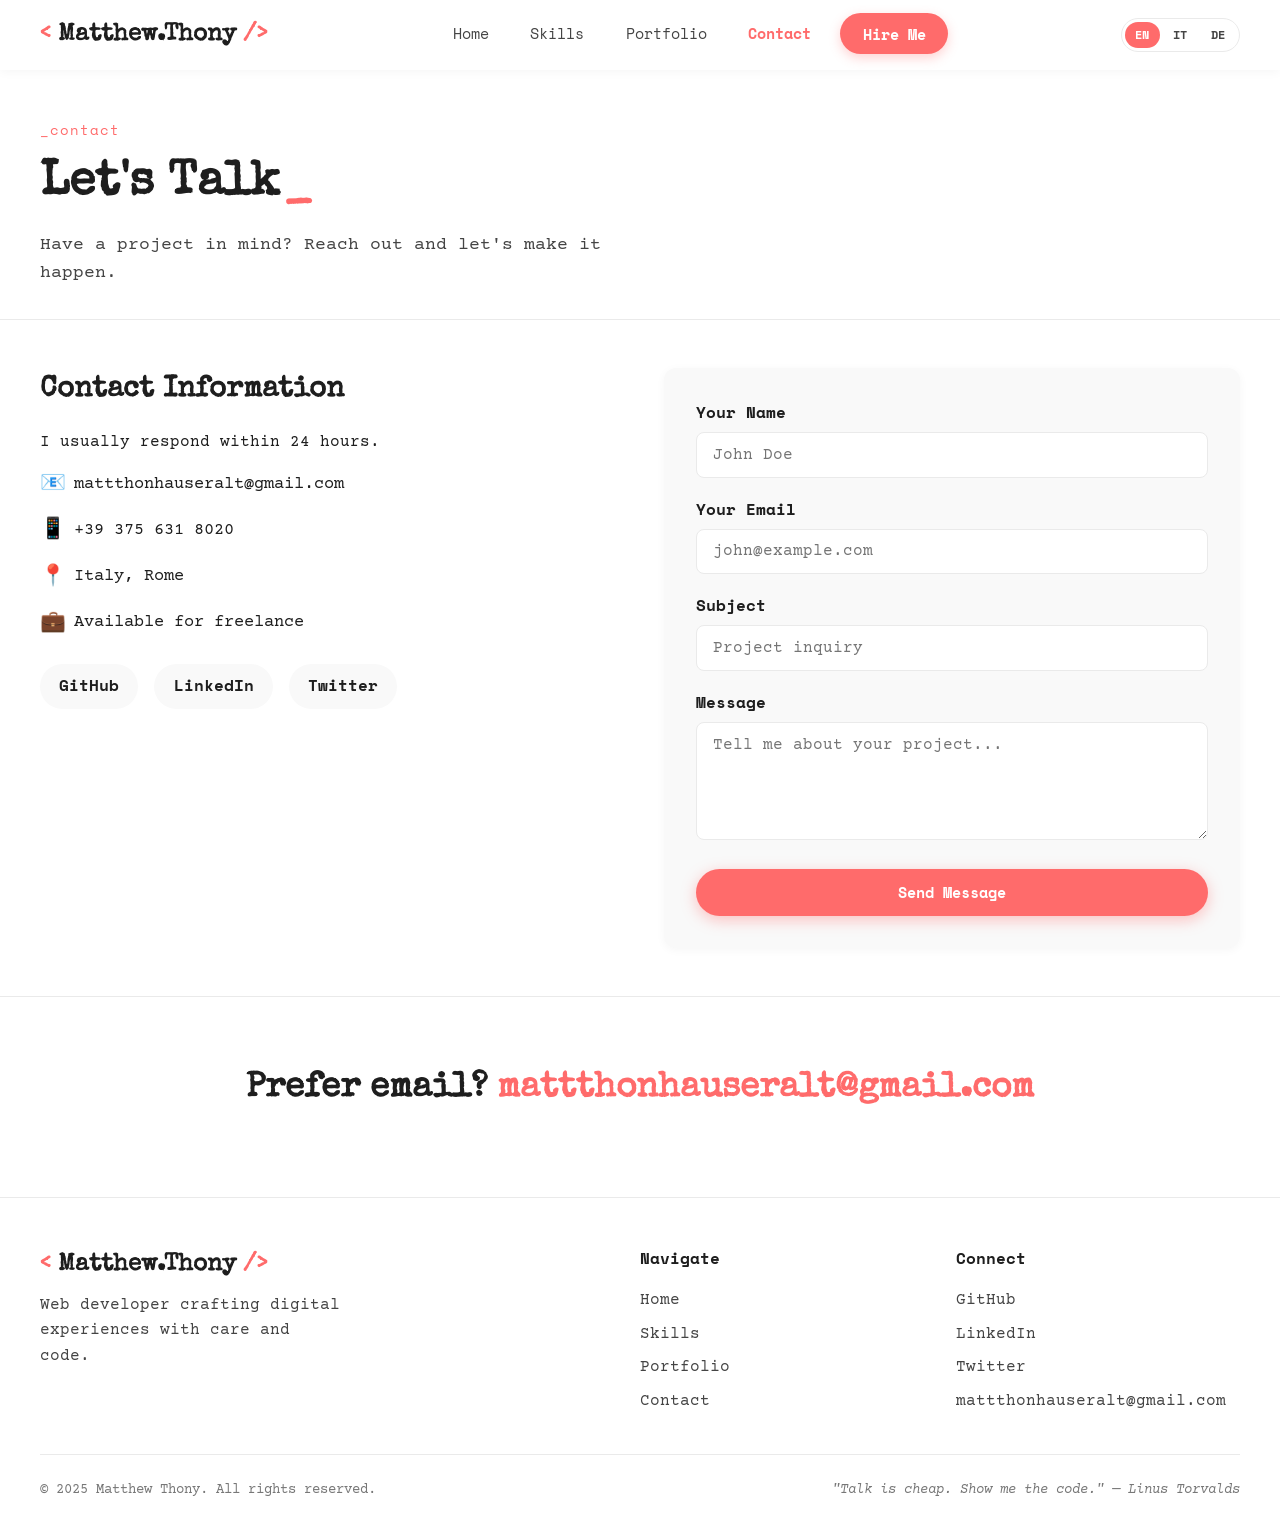
==== commit 5a24842b: "Enhance contact form with new fields and styling Updated contact form to include additional fields a" ====
--- a/contact.html
+++ b/contact.html
@@ -57,13 +57,38 @@
       </div>
     </div>
     <div class="contact-form-container">
-      <form action="https://api.web3forms.com/submit" method="POST">
-  <input type="hidden" name="access_key" value="4d2bb78f-a3fa-4313-9913-e1c6d6ae6f00">
-  <input type="text" name="name" required>
-  <input type="email" name="email" required>
-  <textarea name="message" required></textarea>
-  <button type="submit">Submit</button>
-</form>
+      <form action="https://api.web3forms.com/submit" method="POST" class="contact-form">
+
+    <!-- 🔑 Web3Forms hidden fields — these MUST stay inside the form -->
+    <input type="hidden" name="access_key" value="4d2bb78f-a3fa-4313-9913-e1c6d6ae6f00">
+    <input type="hidden" name="subject" value="New message from your portfolio">
+    <input type="hidden" name="from_name" value="Portfolio Contact Form">
+    <!-- Honeypot spam trap — leave as is -->
+    <input type="checkbox" name="botcheck" style="display:none">
+
+    <!-- Visible fields -->
+    <div class="form-group">
+      <label for="name" data-i18n="contact.nameLabel"></label>
+      <input type="text" id="name" name="name" data-i18n-placeholder="contact.namePlaceholder" required>
+    </div>
+
+    <div class="form-group">
+      <label for="email" data-i18n="contact.emailLabel"></label>
+      <input type="email" id="email" name="email" data-i18n-placeholder="contact.emailPlaceholder" required>
+    </div>
+
+    <div class="form-group">
+      <label for="subject" data-i18n="contact.subjectLabel"></label>
+      <input type="text" id="subject" name="subject" data-i18n-placeholder="contact.subjectPlaceholder">
+    </div>
+
+    <div class="form-group">
+      <label for="message" data-i18n="contact.messageLabel"></label>
+      <textarea id="message" name="message" rows="5" data-i18n-placeholder="contact.messagePlaceholder" required></textarea>
+    </div>
+
+    <button type="submit" class="btn btn-primary btn-full" data-i18n="contact.sendBtn"></button>
+  </form>
     </div>
   </div>
 </section>
